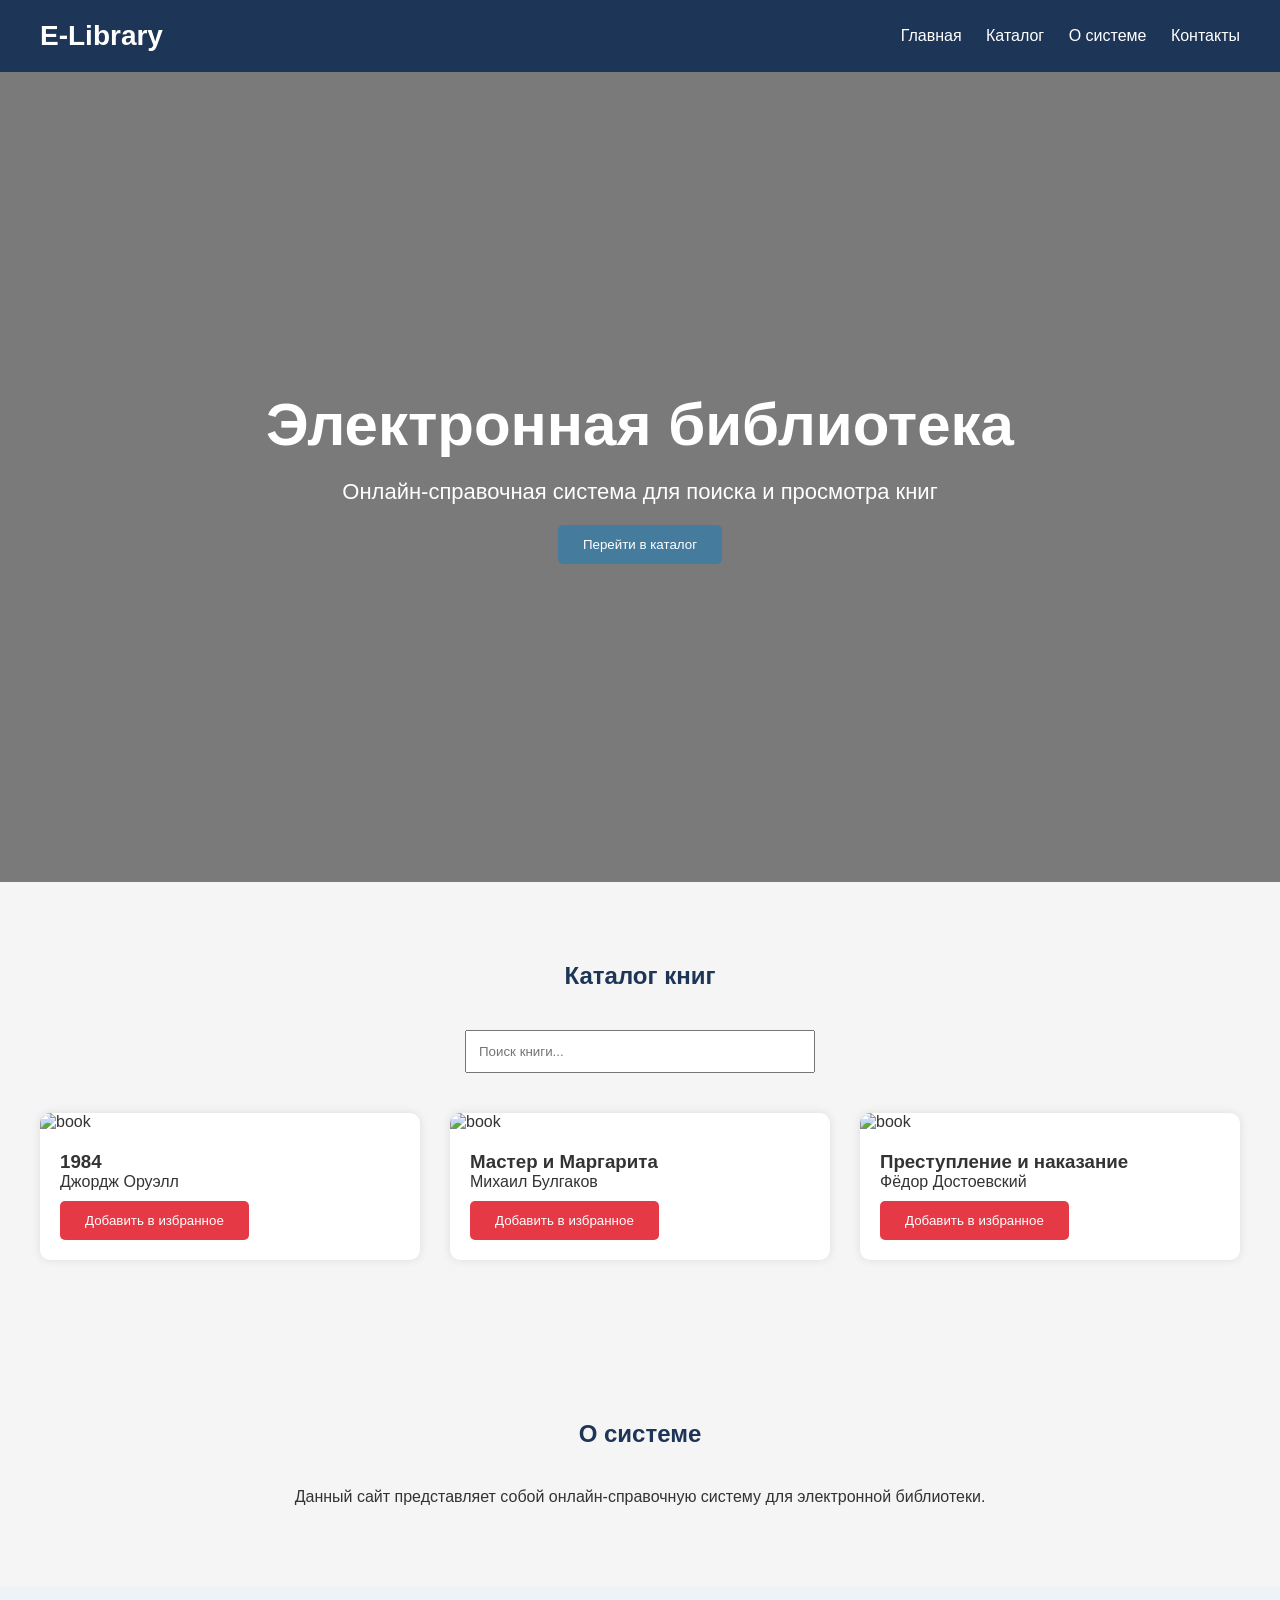
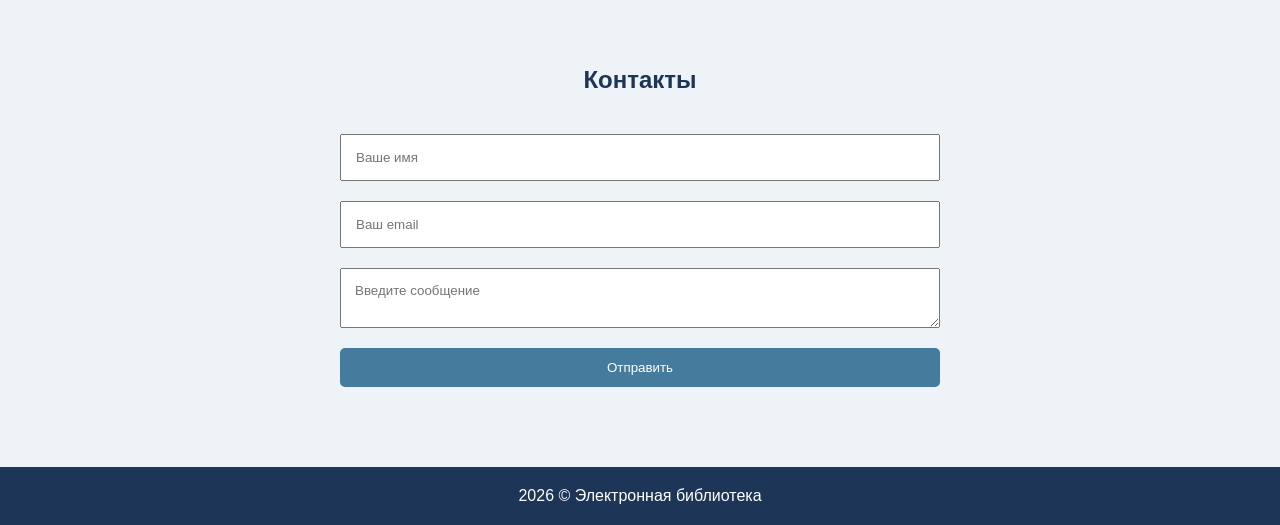
==== index.html @ f4418e60 "el" ====
<!DOCTYPE html>
<html lang="ru">
<head>
  <meta charset="UTF-8" />
  <meta name="viewport" content="width=device-width, initial-scale=1.0" />
  <title>Электронная библиотека</title>

  <link rel="stylesheet" href="style.css">
</head>
<body>

  <header>
    <div class="logo">E-Library</div>

    <nav>
      <a href="#home">Главная</a>
      <a href="#catalog">Каталог</a>
      <a href="#about">О системе</a>
      <a href="#contact">Контакты</a>
    </nav>
  </header>

  <section class="hero" id="home">
    <div class="hero-content">
      <h1>Электронная библиотека</h1>
      <p>Онлайн-справочная система для поиска и просмотра книг</p>
      <button class="btn" onclick="scrollToCatalog()">Перейти в каталог</button>
    </div>
  </section>

  <section id="catalog">
    <h2 class="section-title">Каталог книг</h2>

    <div class="search-box">
      <input type="text" id="searchInput" placeholder="Поиск книги...">
    </div>

    <div class="books">

      <div class="card">
        <img src="https://images.unsplash.com/photo-1544947950-fa07a98d237f?q=80&w=800&auto=format&fit=crop" alt="book">

        <div class="card-content">
          <h3>1984</h3>
          <p>Джордж Оруэлл</p>
          <button class="btn favorite">Добавить в избранное</button>
        </div>
      </div>

      <div class="card">
        <img src="https://images.unsplash.com/photo-1512820790803-83ca734da794?q=80&w=800&auto=format&fit=crop" alt="book">

        <div class="card-content">
          <h3>Мастер и Маргарита</h3>
          <p>Михаил Булгаков</p>
          <button class="btn favorite">Добавить в избранное</button>
        </div>
      </div>

      <div class="card">
        <img src="https://images.unsplash.com/photo-1495446815901-a7297e633e8d?q=80&w=800&auto=format&fit=crop" alt="book">

        <div class="card-content">
          <h3>Преступление и наказание</h3>
          <p>Фёдор Достоевский</p>
          <button class="btn favorite">Добавить в избранное</button>
        </div>
      </div>

    </div>
  </section>

  <section class="about" id="about">
    <h2 class="section-title">О системе</h2>

    <div class="about-content">
      <p>
        Данный сайт представляет собой онлайн-справочную систему для электронной библиотеки.
      </p>
    </div>
  </section>

  <section class="contact" id="contact">
    <h2 class="section-title">Контакты</h2>

    <form id="contactForm">
      <input type="text" placeholder="Ваше имя" required>
      <input type="email" placeholder="Ваш email" required>
      <textarea placeholder="Введите сообщение" required></textarea>

      <button class="btn">Отправить</button>
    </form>
  </section>

  <footer>
    <p>2026 © Электронная библиотека</p>
  </footer>

  <script src="script.js"></script>
</body>
</html>
---- style.css ----
*{
  margin:0;
  padding:0;
  box-sizing:border-box;
  font-family:Arial,sans-serif;
}

body{
  background:#f5f5f5;
  color:#333;
}

header{
  background:#1d3557;
  color:white;
  padding:20px 40px;
  display:flex;
  justify-content:space-between;
  align-items:center;
}

.logo{
  font-size:28px;
  font-weight:bold;
}

nav a{
  color:white;
  text-decoration:none;
  margin-left:20px;
}

.hero{
  height:90vh;
  display:flex;
  justify-content:center;
  align-items:center;
  text-align:center;
  color:white;
  background:linear-gradient(rgba(0,0,0,.5),rgba(0,0,0,.5)),
  url('https://images.unsplash.com/photo-1521587760476-6c12a4b040da?q=80&w=1200&auto=format&fit=crop') center/cover;
}

.hero-content h1{
  font-size:60px;
}

.hero-content p{
  margin:20px 0;
  font-size:22px;
}

.btn{
  background:#457b9d;
  color:white;
  border:none;
  padding:12px 25px;
  border-radius:5px;
  cursor:pointer;
}

section{
  padding:80px 40px;
}

.section-title{
  text-align:center;
  margin-bottom:40px;
  color:#1d3557;
}

.search-box{
  text-align:center;
  margin-bottom:40px;
}

.search-box input{
  padding:12px;
  width:350px;
}

.books{
  display:grid;
  grid-template-columns:repeat(auto-fit,minmax(250px,1fr));
  gap:30px;
}

.card{
  background:white;
  border-radius:10px;
  overflow:hidden;
  box-shadow:0 0 10px rgba(0,0,0,.1);
}

.card img{
  width:100%;
  height:300px;
  object-fit:cover;
}

.card-content{
  padding:20px;
}

.favorite{
  margin-top:10px;
  background:#e63946;
}

.about-content{
  max-width:900px;
  margin:auto;
  text-align:center;
}

.contact{
  background:#eef3f8;
}

form{
  max-width:600px;
  margin:auto;
  display:flex;
  flex-direction:column;
  gap:20px;
}

input,textarea{
  padding:14px;
}

footer{
  background:#1d3557;
  color:white;
  text-align:center;
  padding:20px;
}

@media(max-width:768px){
  header{
    flex-direction:column;
  }

  .hero-content h1{
    font-size:38px;
  }
}
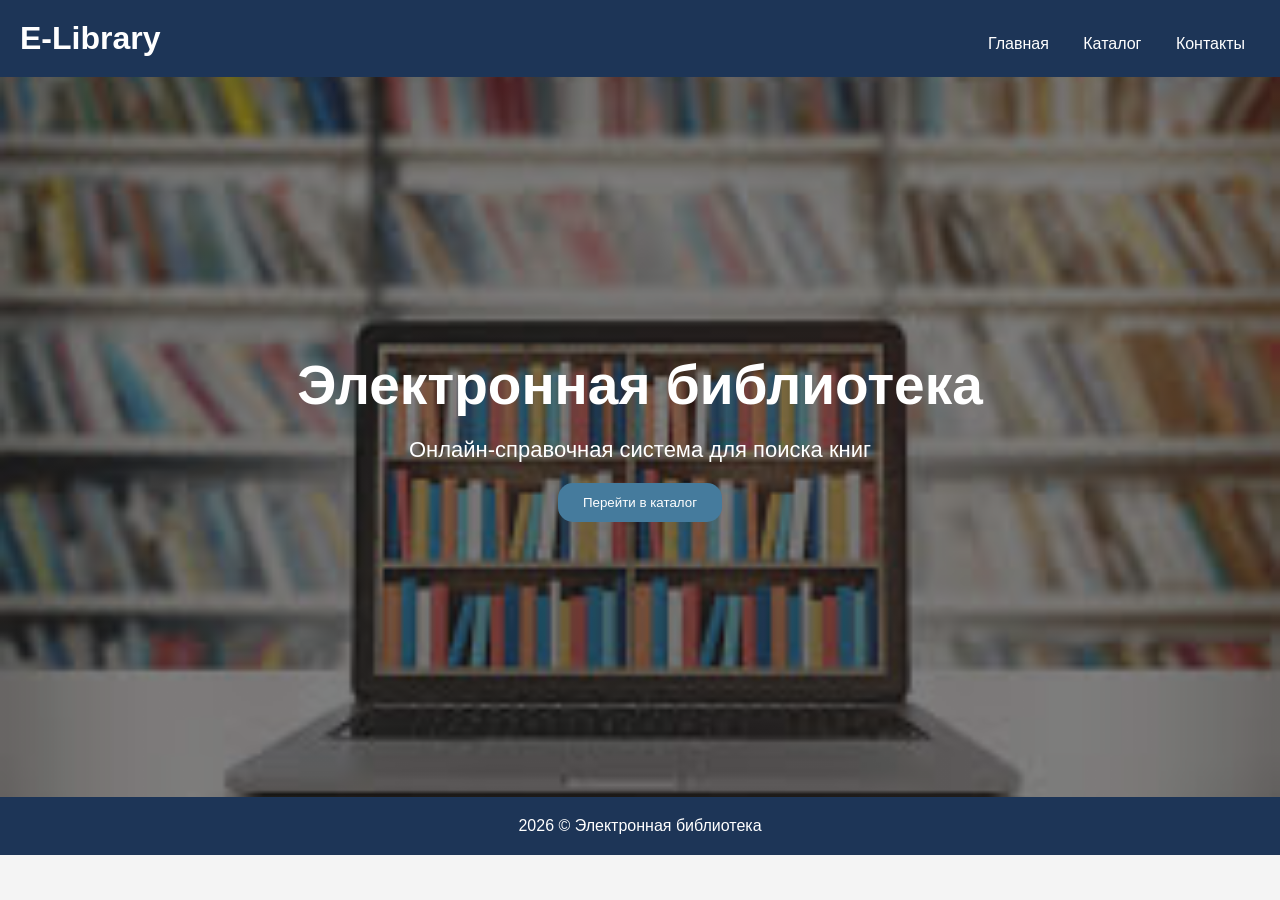
==== commit e12b7adb: "n" ====
--- a/index.html
+++ b/index.html
@@ -1,101 +1,35 @@
+
 <!DOCTYPE html>
 <html lang="ru">
 <head>
-  <meta charset="UTF-8" />
-  <meta name="viewport" content="width=device-width, initial-scale=1.0" />
-  <title>Электронная библиотека</title>
-
-  <link rel="stylesheet" href="style.css">
+<meta charset="UTF-8">
+<meta name="viewport" content="width=device-width, initial-scale=1.0">
+<title>Главная</title>
+<link rel="stylesheet" href="style.css">
 </head>
 <body>
 
-  <header>
-    <div class="logo">E-Library</div>
+<header>
+    <div class="nav-bar">
+<h1>E-Library</h1>
 
-    <nav>
-      <a href="#home">Главная</a>
-      <a href="#catalog">Каталог</a>
-      <a href="#about">О системе</a>
-      <a href="#contact">Контакты</a>
-    </nav>
-  </header>
+<nav>
+<a href="index.html">Главная</a>
+<a href="catalog.html">Каталог</a>
+<a href="contact.html">Контакты</a>
+</nav>
+</div>
+</header>
 
-  <section class="hero" id="home">
-    <div class="hero-content">
-      <h1>Электронная библиотека</h1>
-      <p>Онлайн-справочная система для поиска и просмотра книг</p>
-      <button class="btn" onclick="scrollToCatalog()">Перейти в каталог</button>
-    </div>
-  </section>
+<section class="hero">
+<h2>Электронная библиотека</h2>
+<p>Онлайн-справочная система для поиска книг</p>
+<a href="catalog.html"><button class="btn1">Перейти в каталог</button></a>
+</section>
 
-  <section id="catalog">
-    <h2 class="section-title">Каталог книг</h2>
+<footer>
+<p>2026 © Электронная библиотека</p>
+</footer>
 
-    <div class="search-box">
-      <input type="text" id="searchInput" placeholder="Поиск книги...">
-    </div>
-
-    <div class="books">
-
-      <div class="card">
-        <img src="https://images.unsplash.com/photo-1544947950-fa07a98d237f?q=80&w=800&auto=format&fit=crop" alt="book">
-
-        <div class="card-content">
-          <h3>1984</h3>
-          <p>Джордж Оруэлл</p>
-          <button class="btn favorite">Добавить в избранное</button>
-        </div>
-      </div>
-
-      <div class="card">
-        <img src="https://images.unsplash.com/photo-1512820790803-83ca734da794?q=80&w=800&auto=format&fit=crop" alt="book">
-
-        <div class="card-content">
-          <h3>Мастер и Маргарита</h3>
-          <p>Михаил Булгаков</p>
-          <button class="btn favorite">Добавить в избранное</button>
-        </div>
-      </div>
-
-      <div class="card">
-        <img src="https://images.unsplash.com/photo-1495446815901-a7297e633e8d?q=80&w=800&auto=format&fit=crop" alt="book">
-
-        <div class="card-content">
-          <h3>Преступление и наказание</h3>
-          <p>Фёдор Достоевский</p>
-          <button class="btn favorite">Добавить в избранное</button>
-        </div>
-      </div>
-
-    </div>
-  </section>
-
-  <section class="about" id="about">
-    <h2 class="section-title">О системе</h2>
-
-    <div class="about-content">
-      <p>
-        Данный сайт представляет собой онлайн-справочную систему для электронной библиотеки.
-      </p>
-    </div>
-  </section>
-
-  <section class="contact" id="contact">
-    <h2 class="section-title">Контакты</h2>
-
-    <form id="contactForm">
-      <input type="text" placeholder="Ваше имя" required>
-      <input type="email" placeholder="Ваш email" required>
-      <textarea placeholder="Введите сообщение" required></textarea>
-
-      <button class="btn">Отправить</button>
-    </form>
-  </section>
-
-  <footer>
-    <p>2026 © Электронная библиотека</p>
-  </footer>
-
-  <script src="script.js"></script>
 </body>
 </html>
--- a/style.css
+++ b/style.css
@@ -1,147 +1,178 @@
+
 *{
-  margin:0;
-  padding:0;
-  box-sizing:border-box;
-  font-family:Arial,sans-serif;
+margin:0;
+padding:0;
+box-sizing:border-box;
+font-family:Arial,sans-serif;
 }
 
 body{
-  background:#f5f5f5;
-  color:#333;
+background:#f4f4f4;
+color:#333;
+}
+.nav-bar{
+    display: flex;
+    justify-content: space-between;
+}
+header{
+background:#1d3557;
+color:white;
+padding:20px;
+text-align:center;
 }
 
-header{
-  background:#1d3557;
-  color:white;
-  padding:20px 40px;
-  display:flex;
-  justify-content:space-between;
-  align-items:center;
-}
+nav{
+margin-top:15px;
 
-.logo{
-  font-size:28px;
-  font-weight:bold;
 }
 
 nav a{
-  color:white;
-  text-decoration:none;
-  margin-left:20px;
+color:white;
+text-decoration:none;
+margin:0 15px;
+transition: 0.3s ease-in-out;
+
+}
+nav a:hover{
+    text-decoration: underline;
 }
 
 .hero{
-  height:90vh;
-  display:flex;
-  justify-content:center;
-  align-items:center;
-  text-align:center;
-  color:white;
-  background:linear-gradient(rgba(0,0,0,.5),rgba(0,0,0,.5)),
-  url('https://images.unsplash.com/photo-1521587760476-6c12a4b040da?q=80&w=1200&auto=format&fit=crop') center/cover;
+height:80vh;
+display:flex;
+flex-direction:column;
+justify-content:center;
+align-items:center;
+text-align:center;
+background:linear-gradient(rgba(0,0,0,.5),rgba(0,0,0,.5)),
+url('/el/download\ \(2\).jpg') center/cover;
+color:white;
 }
 
-.hero-content h1{
-  font-size:60px;
+.hero h2{
+font-size:55px;
+margin-bottom:20px;
 }
 
-.hero-content p{
-  margin:20px 0;
-  font-size:22px;
+.hero p{
+font-size:22px;
+margin-bottom:20px;
 }
 
-.btn{
-  background:#457b9d;
-  color:white;
-  border:none;
-  padding:12px 25px;
-  border-radius:5px;
-  cursor:pointer;
+button{
+padding:12px 25px;
+border:none;
+background:#457b9d;
+color:white;
+cursor:pointer;
+border-radius:5px;
 }
 
-section{
-  padding:80px 40px;
+.search{
+text-align:center;
+padding:40px;
 }
 
-.section-title{
-  text-align:center;
-  margin-bottom:40px;
-  color:#1d3557;
-}
-
-.search-box{
-  text-align:center;
-  margin-bottom:40px;
-}
-
-.search-box input{
-  padding:12px;
-  width:350px;
+.search input{
+padding:12px;
+width:300px;
+border-radius: 10px;
+border-style: dashed;
 }
 
 .books{
-  display:grid;
-  grid-template-columns:repeat(auto-fit,minmax(250px,1fr));
-  gap:30px;
+display:grid;
+grid-template-columns:repeat(auto-fit,minmax(250px,1fr));
+gap:30px;
+padding:40px;
 }
 
 .card{
-  background:white;
-  border-radius:10px;
-  overflow:hidden;
-  box-shadow:0 0 10px rgba(0,0,0,.1);
+background:white;
+padding:20px;
+border-radius:10px;
+box-shadow:0 0 10px rgba(0,0,0,.1);
+text-align:center;
+cursor: pointer;
+transition: 0.3s ease-in-out;
+}
+.card:hover{
+    transform: scale(1.1);
+}
+.card img{
+width:100%;
+height:300px;
+object-fit:scale-down;
+border-radius:8px;
+
 }
 
-.card img{
-  width:100%;
-  height:300px;
-  object-fit:cover;
+
+.card h3{
+margin:15px 0 10px;
 }
 
-.card-content{
-  padding:20px;
+.fav{
+margin-top:10px;
+background:#e63946;
 }
-
-.favorite{
-  margin-top:10px;
-  background:#e63946;
+.fav:hover{
+    background: #f17e878b;
+    color: #e63946;
+    text-decoration: underline;
 }
-
-.about-content{
-  max-width:900px;
-  margin:auto;
-  text-align:center;
-}
-
 .contact{
-  background:#eef3f8;
+padding:60px;
+display:flex;
+justify-content:center;
 }
 
 form{
-  max-width:600px;
-  margin:auto;
-  display:flex;
-  flex-direction:column;
-  gap:20px;
+width:500px;
+display:flex;
+flex-direction:column;
+gap:20px;
+
 }
 
 input,textarea{
-  padding:14px;
+padding:14px;
+border-radius: 10px;
 }
 
+textarea{
+height:150px;
+resize:none;
+}
+.btn1{
+    border-radius: 15px;
+    
+}
+.btn1:hover{
+    background: #f0f3f6b7;
+    color:#457b9d;
+    text-decoration: underline;
+}
+.btn:hover{background: #97b7d7b7;
+    color:#457b9d;
+    text-decoration: underline;}
 footer{
-  background:#1d3557;
-  color:white;
-  text-align:center;
-  padding:20px;
+background:#1d3557;
+color:white;
+text-align:center;
+padding:20px;
+}
+.btn{
+    border-radius: 20px;
+}
+@media(max-width:768px){
+
+.hero h2{
+font-size:38px;
 }
 
-@media(max-width:768px){
-  header{
-    flex-direction:column;
-  }
+.books{
+grid-template-columns:1fr;
+}
 
-  .hero-content h1{
-    font-size:38px;
-  }
 }
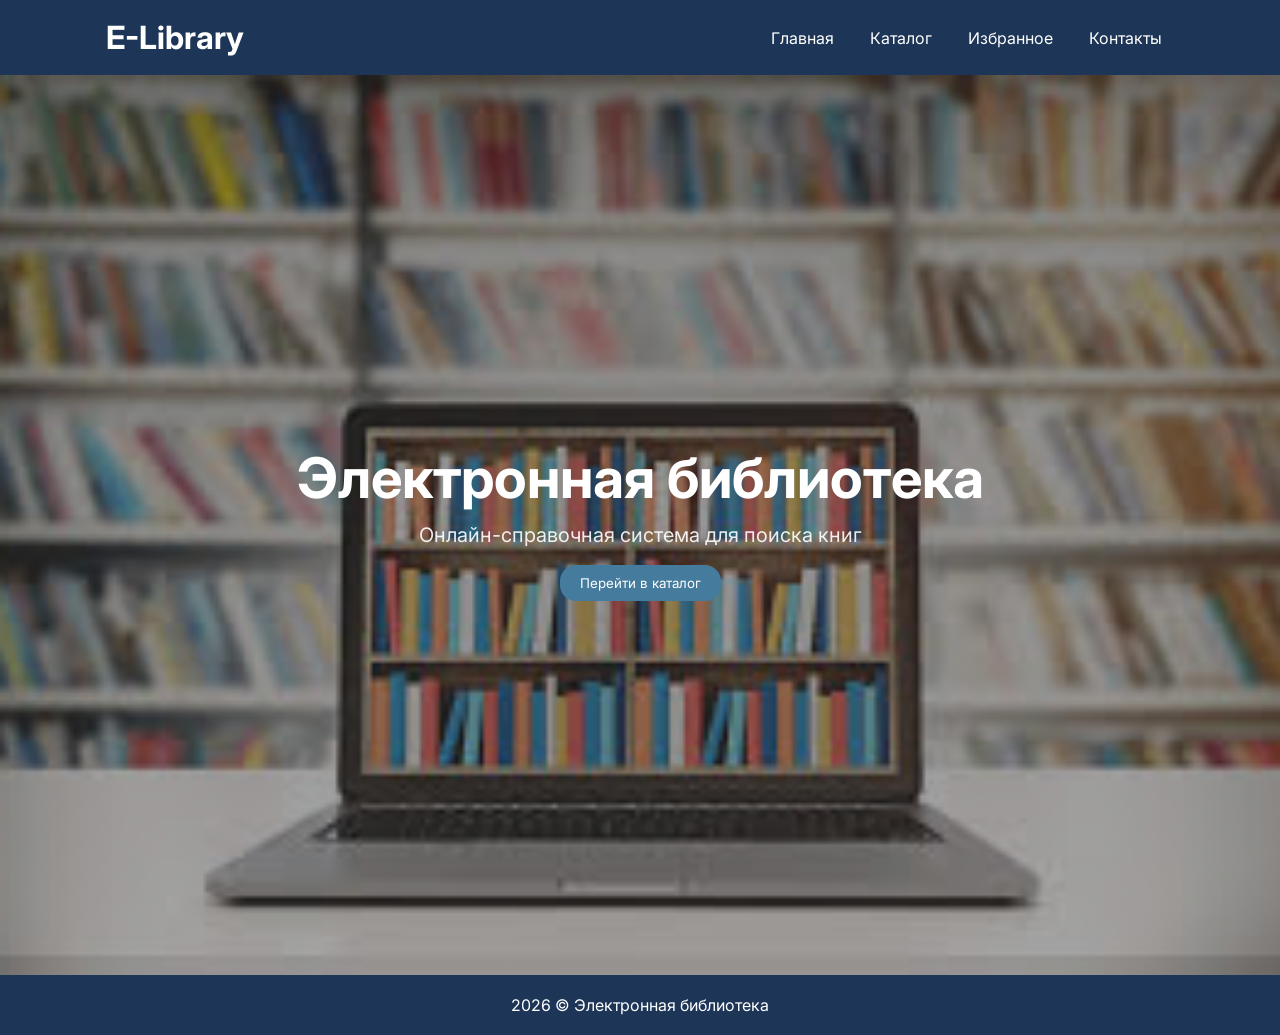
==== commit fecfb3b0: "w" ====
--- a/index.html
+++ b/index.html
@@ -5,6 +5,9 @@
 <meta charset="UTF-8">
 <meta name="viewport" content="width=device-width, initial-scale=1.0">
 <title>Главная</title>
+<link rel="preconnect" href="https://fonts.googleapis.com">
+<link rel="preconnect" href="https://fonts.gstatic.com" crossorigin>
+<link href="https://fonts.googleapis.com/css2?family=Inter:wght@300;400;600;700&display=swap" rel="stylesheet">
 <link rel="stylesheet" href="style.css">
 </head>
 <body>
@@ -13,15 +16,18 @@
     <div class="nav-bar">
 <h1>E-Library</h1>
 
+<button class="nav-toggle" aria-label="Открыть меню">☰</button>
+
 <nav>
 <a href="index.html">Главная</a>
 <a href="catalog.html">Каталог</a>
+<a href="favorites.html">Избранное</a>
 <a href="contact.html">Контакты</a>
 </nav>
 </div>
 </header>
 
-<section class="hero">
+<section class="hero home">
 <h2>Электронная библиотека</h2>
 <p>Онлайн-справочная система для поиска книг</p>
 <a href="catalog.html"><button class="btn1">Перейти в каталог</button></a>
@@ -29,6 +35,7 @@
 
 <footer>
 <p>2026 © Электронная библиотека</p>
+<button id="toTop" class="to-top" aria-label="Наверх">↑</button>
 </footer>
 
 </body>
--- a/style.css
+++ b/style.css
@@ -1,178 +1,293 @@
 
 *{
-margin:0;
-padding:0;
-box-sizing:border-box;
-font-family:Arial,sans-serif;
+    margin:0;
+    padding:0;
+    box-sizing:border-box;
+    font-family:Inter, system-ui, -apple-system, 'Segoe UI', Roboto, Arial, sans-serif;
+}
+
+:root{
+    --bg: #f6f8fa;
+    --card: #ffffff;
+    --muted: #6b7280;
+    --accent: #457b9d;
+    --accent-2: #1d3557;
+    --danger: #e63946;
+    --radius: 12px;
+    --max-width: 1100px;
 }
 
 body{
-background:#f4f4f4;
-color:#333;
-}
+    background:var(--bg);
+    color:#1f2937;
+    -webkit-font-smoothing:antialiased;
+}
+
 .nav-bar{
-    display: flex;
-    justify-content: space-between;
-}
+    display:flex;
+    justify-content:space-between;
+    align-items:center;
+    gap:16px;
+    max-width:var(--max-width);
+    margin:0 auto;
+    padding:8px 16px;
+}
+
 header{
-background:#1d3557;
-color:white;
-padding:20px;
-text-align:center;
+    background:var(--accent-2);
+    color:white;
+    padding:10px 0;
 }
 
 nav{
-margin-top:15px;
-
+    display:flex;
+    gap:12px;
+    align-items:center;
+}
+
+.nav-toggle{
+    display:none;
+    background:transparent;
+    border:none;
+    color:white;
+    font-size:24px;
+    cursor:pointer;
 }
 
 nav a{
-color:white;
-text-decoration:none;
-margin:0 15px;
-transition: 0.3s ease-in-out;
-
-}
+    color:white;
+    text-decoration:none;
+    padding:8px 12px;
+    border-radius:8px;
+    transition:background .18s ease, transform .18s ease;
+}
+
 nav a:hover{
-    text-decoration: underline;
+    background:rgba(255,255,255,0.08);
+    transform:translateY(-2px);
 }
 
 .hero{
-height:80vh;
-display:flex;
-flex-direction:column;
-justify-content:center;
-align-items:center;
-text-align:center;
-background:linear-gradient(rgba(0,0,0,.5),rgba(0,0,0,.5)),
-url('/el/download\ \(2\).jpg') center/cover;
-color:white;
+    min-height:60vh;
+    display:flex;
+    flex-direction:column;
+    justify-content:center;
+    align-items:center;
+    text-align:center;
+    background:linear-gradient(rgba(0,0,0,.45),rgba(0,0,0,.35)),url('download\ \(2\).jpg') center/cover;
+    color:white;
+    padding:40px 16px;
+}
+
+/* Smaller hero on the main page */
+.hero.home{
+    min-height:100vh;
+    padding-top:48px;
+    padding-bottom:48px;
 }
 
 .hero h2{
-font-size:55px;
-margin-bottom:20px;
+    font-size:clamp(28px,4.5vw,56px);
+    line-height:1.05;
+    margin-bottom:16px;
 }
 
 .hero p{
-font-size:22px;
-margin-bottom:20px;
+    font-size:clamp(14px,2.2vw,20px);
+    margin-bottom:18px;
+    color:rgba(255,255,255,0.9);
 }
 
 button{
-padding:12px 25px;
-border:none;
-background:#457b9d;
-color:white;
-cursor:pointer;
-border-radius:5px;
+    padding:10px 20px;
+    border:none;
+    background:var(--accent);
+    color:white;
+    cursor:pointer;
+    border-radius:8px;
 }
 
 .search{
-text-align:center;
-padding:40px;
+    text-align:center;
+    padding:28px 16px;
 }
 
 .search input{
-padding:12px;
-width:300px;
-border-radius: 10px;
-border-style: dashed;
+    padding:12px 16px;
+    width:320px;
+    max-width:100%;
+    border-radius: 12px;
+    border:1px solid rgba(0,0,0,0.08);
+    background:linear-gradient(180deg, #fff, #fbfdff);
 }
 
 .books{
-display:grid;
-grid-template-columns:repeat(auto-fit,minmax(250px,1fr));
-gap:30px;
-padding:40px;
+    display:grid;
+    grid-template-columns:repeat(auto-fit,minmax(220px,1fr));
+    gap:24px;
+    padding:32px 16px 56px;
+    max-width:var(--max-width);
+    margin:0 auto;
 }
 
 .card{
-background:white;
-padding:20px;
-border-radius:10px;
-box-shadow:0 0 10px rgba(0,0,0,.1);
-text-align:center;
-cursor: pointer;
-transition: 0.3s ease-in-out;
-}
+    background:var(--card);
+    padding:18px;
+    border-radius:var(--radius);
+    box-shadow:0 6px 18px rgba(15,23,42,0.06);
+    text-align:center;
+    cursor:pointer;
+    transition: transform .2s ease, box-shadow .2s ease;
+}
+
 .card:hover{
-    transform: scale(1.1);
-}
+    transform: translateY(-6px);
+    box-shadow:0 10px 24px rgba(15,23,42,0.12);
+}
+
 .card img{
-width:100%;
-height:300px;
-object-fit:scale-down;
-border-radius:8px;
-
-}
-
+    width:100%;
+    height:220px;
+    object-fit:cover;
+    border-radius:8px;
+}
 
 .card h3{
-margin:15px 0 10px;
+    margin:12px 0 6px;
+    font-size:18px;
 }
 
 .fav{
-margin-top:10px;
-background:#e63946;
-}
+    margin-top:10px;
+    background:var(--danger);
+    color:white;
+    padding:8px 14px;
+    border-radius:8px;
+    border:none;
+}
+
 .fav:hover{
-    background: #f17e878b;
-    color: #e63946;
-    text-decoration: underline;
-}
+    opacity:0.95;
+    transform:translateY(-2px);
+}
+
+.fav.active{
+    background:#2a9d8f;
+    box-shadow:0 6px 14px rgba(42,157,143,0.14);
+}
+
 .contact{
-padding:60px;
-display:flex;
-justify-content:center;
+    padding:48px 16px;
+    display:flex;
+    justify-content:center;
 }
 
 form{
-width:500px;
-display:flex;
-flex-direction:column;
-gap:20px;
-
+    width:100%;
+    max-width:560px;
+    display:flex;
+    flex-direction:column;
+    gap:16px;
 }
 
 input,textarea{
-padding:14px;
-border-radius: 10px;
+    padding:12px 14px;
+    border-radius:10px;
+    border:1px solid rgba(0,0,0,0.08);
 }
 
 textarea{
-height:150px;
-resize:none;
-}
+    height:150px;
+    resize:none;
+}
+
 .btn1{
-    border-radius: 15px;
-    
-}
+    border-radius: 16px;
+}
+
 .btn1:hover{
     background: #f0f3f6b7;
-    color:#457b9d;
+    color:var(--accent);
     text-decoration: underline;
 }
-.btn:hover{background: #97b7d7b7;
-    color:#457b9d;
-    text-decoration: underline;}
+
+.btn:hover{background: #97b7d7b7; color:var(--accent); text-decoration: underline;}
+
 footer{
-background:#1d3557;
-color:white;
-text-align:center;
-padding:20px;
-}
-.btn{
-    border-radius: 20px;
-}
+    background:var(--accent-2);
+    color:white;
+    text-align:center;
+    padding:20px 0;
+}
+
+.btn{ border-radius: 20px; }
+
 @media(max-width:768px){
 
-.hero h2{
-font-size:38px;
-}
-
-.books{
-grid-template-columns:1fr;
-}
-
-}
+    .hero h2{ font-size:32px; }
+
+    .books{ grid-template-columns:1fr; }
+
+    .nav-toggle{ display:block }
+
+    nav{
+        position:fixed;
+        right:16px;
+        top:64px;
+        background:linear-gradient(180deg, rgba(29,53,87,0.98), rgba(29,53,87,0.96));
+        padding:12px;
+        border-radius:10px;
+        display:flex;
+        flex-direction:column;
+        gap:6px;
+        transform:translateY(-10px);
+        opacity:0;
+        pointer-events:none;
+        transition:opacity .18s ease, transform .18s ease;
+    }
+
+    /* open state on body (fallback) */
+    .nav-open nav{
+        opacity:1;
+        pointer-events:auto;
+        transform:translateY(0);
+    }
+
+    /* prefer local .nav-bar.open to control the menu for each header */
+    .nav-bar.open nav{
+        opacity:1;
+        pointer-events:auto;
+        transform:translateY(0);
+    }
+
+}
+
+/* Modal styles */
+.modal{display:none;position:fixed;inset:0;z-index:80;align-items:center;justify-content:center;padding:24px}
+.modal[aria-hidden="false"]{display:flex}
+.modal-backdrop{position:absolute;inset:0;background:rgba(2,6,23,0.6);backdrop-filter:blur(4px)}
+.modal-content{position:relative;max-width:900px;width:100%;z-index:90;background:linear-gradient(180deg,#fff,#fbfdff);border-radius:12px;box-shadow:0 20px 50px rgba(2,6,23,0.3);overflow:hidden}
+.modal-body{display:flex;gap:20px;padding:20px}
+.modal-cover{width:220px;height:300px;object-fit:cover;border-radius:8px}
+.modal-info{flex:1}
+.modal-title{margin:0 0 6px;font-size:20px}
+.modal-author{margin:0;color:var(--muted)}
+.modal-desc{margin-top:10px;color:#334155}
+.modal-close{position:absolute;right:12px;top:12px;background:transparent;border:none;font-size:20px;cursor:pointer}
+
+/* Favorites page tweaks */
+.empty-state p{color:var(--muted)}
+
+/* small refinements */
+.muted{color:var(--muted)}
+
+/* Back to top button */
+.to-top{position:fixed;right:18px;bottom:18px;background:var(--accent);color:white;border:none;padding:10px 12px;border-radius:50%;box-shadow:0 6px 18px rgba(15,23,42,0.12);cursor:pointer;display:none;z-index:120}
+.to-top.show{display:block}
+
+/* Toast notifications */
+.toast{position:fixed;left:50%;transform:translateX(-50%);bottom:32px;background:rgba(17,24,39,0.95);color:white;padding:10px 16px;border-radius:8px;box-shadow:0 10px 30px rgba(2,6,23,0.35);opacity:0;pointer-events:none;transition:opacity .25s ease, transform .25s ease;z-index:130}
+.toast.show{opacity:1;pointer-events:auto;transform:translateX(-50%) translateY(-6px)}
+
+/* Search count */
+.search-count{margin-top:8px;color:var(--muted);font-size:14px}
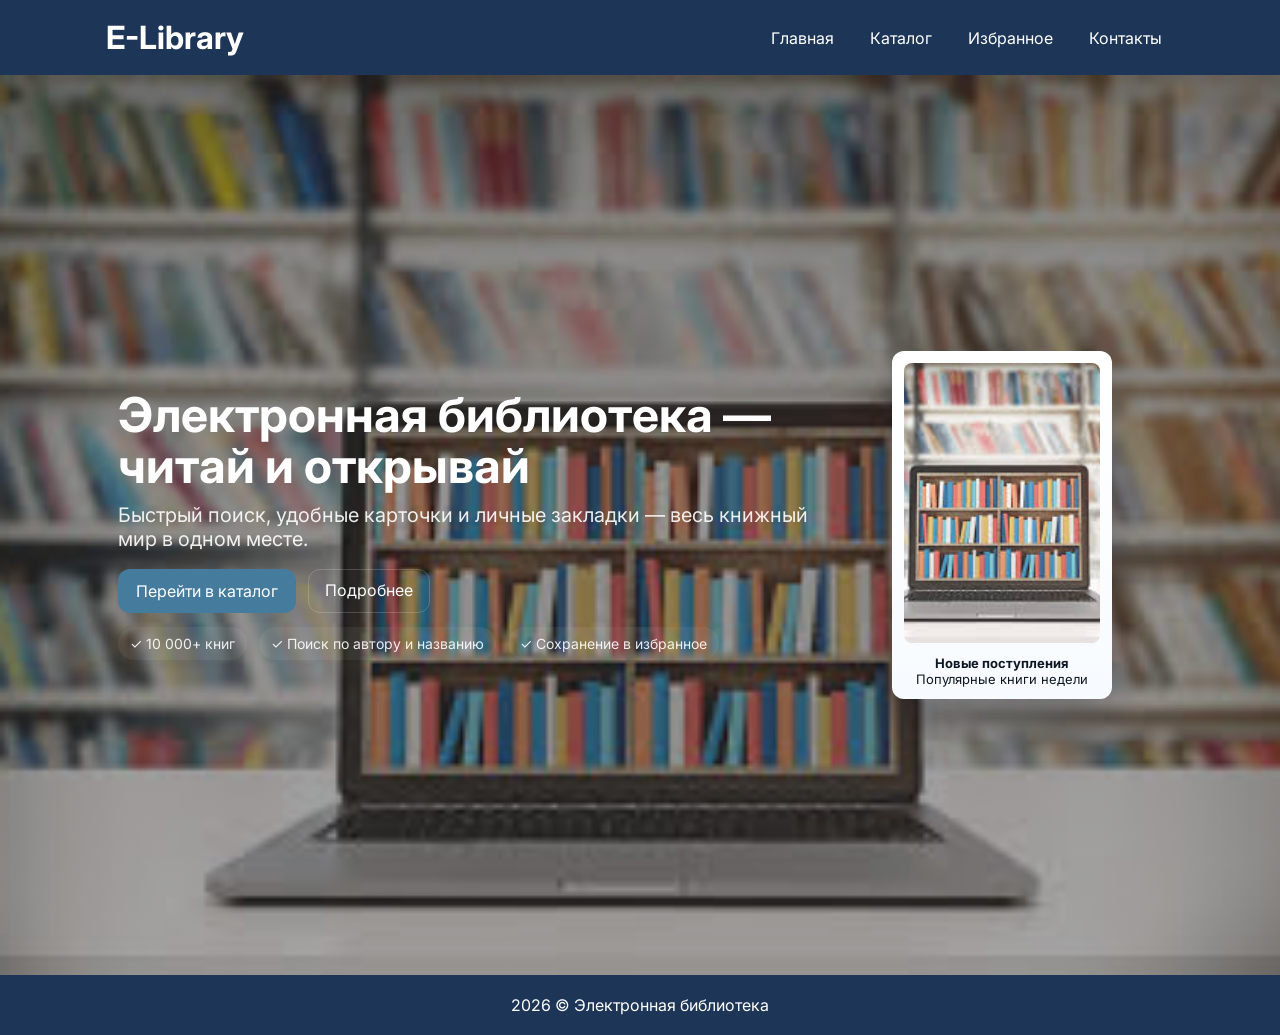
==== commit 21567dad: "e" ====
--- a/index.html
+++ b/index.html
@@ -28,15 +28,37 @@
 </header>
 
 <section class="hero home">
-<h2>Электронная библиотека</h2>
-<p>Онлайн-справочная система для поиска книг</p>
-<a href="catalog.html"><button class="btn1">Перейти в каталог</button></a>
+    <div class="hero-grid">
+        <div class="hero-copy">
+            <h2>Электронная библиотека — читай и открывай</h2>
+            <p class="hero-lead">Быстрый поиск, удобные карточки и личные закладки — весь книжный мир в одном месте.</p>
+            <div class="hero-ctas">
+                <a class="btn primary" href="catalog.html">Перейти в каталог</a>
+                <a class="btn ghost" href="catalog.html">Подробнее</a>
+            </div>
+            <ul class="hero-badges" aria-hidden="true">
+                <li>✓ 10 000+ книг</li>
+                <li>✓ Поиск по автору и названию</li>
+                <li>✓ Сохранение в избранное</li>
+            </ul>
+        </div>
+        <div class="hero-visual" aria-hidden="true">
+            <div class="floating-card">
+                <img src="download (2).jpg" alt="Обложка книги" loading="lazy">
+                <div class="floating-meta">
+                    <strong>Новые поступления</strong>
+                    <span>Популярные книги недели</span>
+                </div>
+            </div>
+        </div>
+    </div>
 </section>
 
 <footer>
-<p>2026 © Электронная библиотека</p>
-<button id="toTop" class="to-top" aria-label="Наверх">↑</button>
+    <p>2026 © Электронная библиотека</p>
+    <button id="toTop" class="to-top" aria-label="Наверх">↑</button>
 </footer>
 
+<script src="script.js"></script>
 </body>
 </html>
--- a/style.css
+++ b/style.css
@@ -98,6 +98,30 @@
     color:rgba(255,255,255,0.9);
 }
 
+/* Enhanced hero layout */
+.hero-grid{display:flex;align-items:center;justify-content:space-between;gap:28px;max-width:var(--max-width);width:100%;margin:0 auto;padding:28px}
+.hero-copy{text-align:left;flex:1}
+.hero h2{font-size:clamp(28px,4.5vw,48px);margin:0 0 12px}
+.hero-lead{font-size:clamp(14px,2vw,18px);margin-bottom:18px;color:rgba(255,255,255,0.95)}
+.hero-ctas{display:flex;gap:12px;margin-bottom:14px}
+.btn.primary{background:var(--accent);padding:12px 18px;border-radius:12px;color:#fff;text-decoration:none;display:inline-block}
+.btn.ghost{background:transparent;border:1px solid rgba(255,255,255,0.18);color:#fff;padding:10px 16px;border-radius:12px;text-decoration:none}
+.hero-badges{list-style:none;display:flex;gap:12px;margin-top:12px;color:rgba(255,255,255,0.9);font-size:14px}
+.hero-badges li{background:rgba(255,255,255,0.06);padding:8px 12px;border-radius:999px}
+
+.hero-visual{flex:0 0 320px;display:flex;justify-content:center}
+.floating-card{background:linear-gradient(180deg,#fff,#f7fbff);color:var(--accent-2);width:220px;border-radius:12px;padding:12px;box-shadow:0 18px 40px rgba(2,6,23,0.25);display:inline-block}
+.floating-card img{width:100%;height:280px;object-fit:cover;border-radius:8px;margin-bottom:8px}
+.floating-meta{font-size:13px;color:#0f1724}
+
+@media(max-width:768px){
+    .hero{padding:28px 12px}
+    .hero-grid{flex-direction:column;align-items:center;padding:8px}
+    .hero-copy{text-align:center}
+    .hero-visual{order:-1;margin-bottom:12px}
+    .floating-card img{height:220px}
+}
+
 button{
     padding:10px 20px;
     border:none;
@@ -123,7 +147,7 @@
 
 .books{
     display:grid;
-    grid-template-columns:repeat(auto-fit,minmax(220px,1fr));
+    grid-template-columns:repeat(4,1fr);
     gap:24px;
     padding:32px 16px 56px;
     max-width:var(--max-width);
@@ -262,13 +286,42 @@
 
 }
 
+@media(max-width:768px){
+    .modal-content{max-width:420px;padding:12px}
+    .modal-body{flex-direction:column;gap:12px;padding:12px}
+    .modal-cover{width:100%;height:auto;max-height:420px;object-fit:cover}
+    .modal-info{padding:0}
+    .modal-title{font-size:18px}
+    .modal-close{right:8px;top:8px}
+}
+
+@media(max-width:380px){
+    .modal-content{max-width:320px;padding:8px}
+    .modal-body{padding:8px;gap:8px}
+    .modal-cover{max-height:260px}
+    .modal-title{font-size:16px}
+    .modal-desc{font-size:13px}
+    .modal-close{font-size:18px}
+}
+
 /* Modal styles */
 .modal{display:none;position:fixed;inset:0;z-index:80;align-items:center;justify-content:center;padding:24px}
 .modal[aria-hidden="false"]{display:flex}
 .modal-backdrop{position:absolute;inset:0;background:rgba(2,6,23,0.6);backdrop-filter:blur(4px)}
 .modal-content{position:relative;max-width:900px;width:100%;z-index:90;background:linear-gradient(180deg,#fff,#fbfdff);border-radius:12px;box-shadow:0 20px 50px rgba(2,6,23,0.3);overflow:hidden}
 .modal-body{display:flex;gap:20px;padding:20px}
-.modal-cover{width:220px;height:300px;object-fit:cover;border-radius:8px}
+.modal-cover{
+    flex:0 0 220px;
+    width:220px;
+    max-width:220px;
+    height:auto;
+    object-fit:cover;
+    border-radius:8px;
+    display:block;
+}
+
+/* ensure images inside modal scale down on narrow viewports */
+.modal-body img{max-width:100%;height:auto;display:block}
 .modal-info{flex:1}
 .modal-title{margin:0 0 6px;font-size:20px}
 .modal-author{margin:0;color:var(--muted)}
@@ -281,6 +334,31 @@
 /* small refinements */
 .muted{color:var(--muted)}
 
+/* index sections */
+.wrap{max-width:var(--max-width);margin:0 auto;padding:36px 16px}
+.features-grid{display:grid;grid-template-columns:repeat(4,1fr);gap:18px;margin-top:18px}
+.feature{background:var(--card);padding:16px;border-radius:12px;box-shadow:0 8px 20px rgba(2,6,23,0.06);text-align:left}
+.feature p{color:var(--muted);font-size:14px;margin-top:8px}
+.cats-grid{display:grid;grid-template-columns:repeat(4,1fr);gap:12px;margin-top:16px}
+.cat{background:linear-gradient(180deg,#fff,#fbfdff);padding:14px;border-radius:10px;text-align:center;box-shadow:0 8px 20px rgba(2,6,23,0.04)}
+.books{grid-template-columns:repeat(4,1fr);gap:18px}
+.how .steps{display:flex;gap:12px;justify-content:center;margin-top:12px}
+.how .step{background:var(--card);padding:16px;border-radius:10px;text-align:center;min-width:120px}
+.how .step strong{display:block;font-size:20px;color:var(--accent-2)}
+.test-grid{display:flex;gap:12px;flex-wrap:wrap;margin-top:12px}
+.test-grid blockquote{background:var(--card);padding:14px;border-radius:8px;flex:1;min-width:200px}
+.newsletter-form{display:flex;gap:8px;margin-top:12px}
+.newsletter-form input{flex:1;padding:10px;border-radius:10px;border:1px solid rgba(0,0,0,0.08)}
+
+@media(max-width:900px){
+    .features-grid,.cats-grid{grid-template-columns:repeat(2,1fr)}
+}
+@media(max-width:600px){
+    .features-grid,.cats-grid{grid-template-columns:1fr}
+    .how .steps{flex-direction:column}
+    .hero-grid{padding:12px}
+}
+
 /* Back to top button */
 .to-top{position:fixed;right:18px;bottom:18px;background:var(--accent);color:white;border:none;padding:10px 12px;border-radius:50%;box-shadow:0 6px 18px rgba(15,23,42,0.12);cursor:pointer;display:none;z-index:120}
 .to-top.show{display:block}
